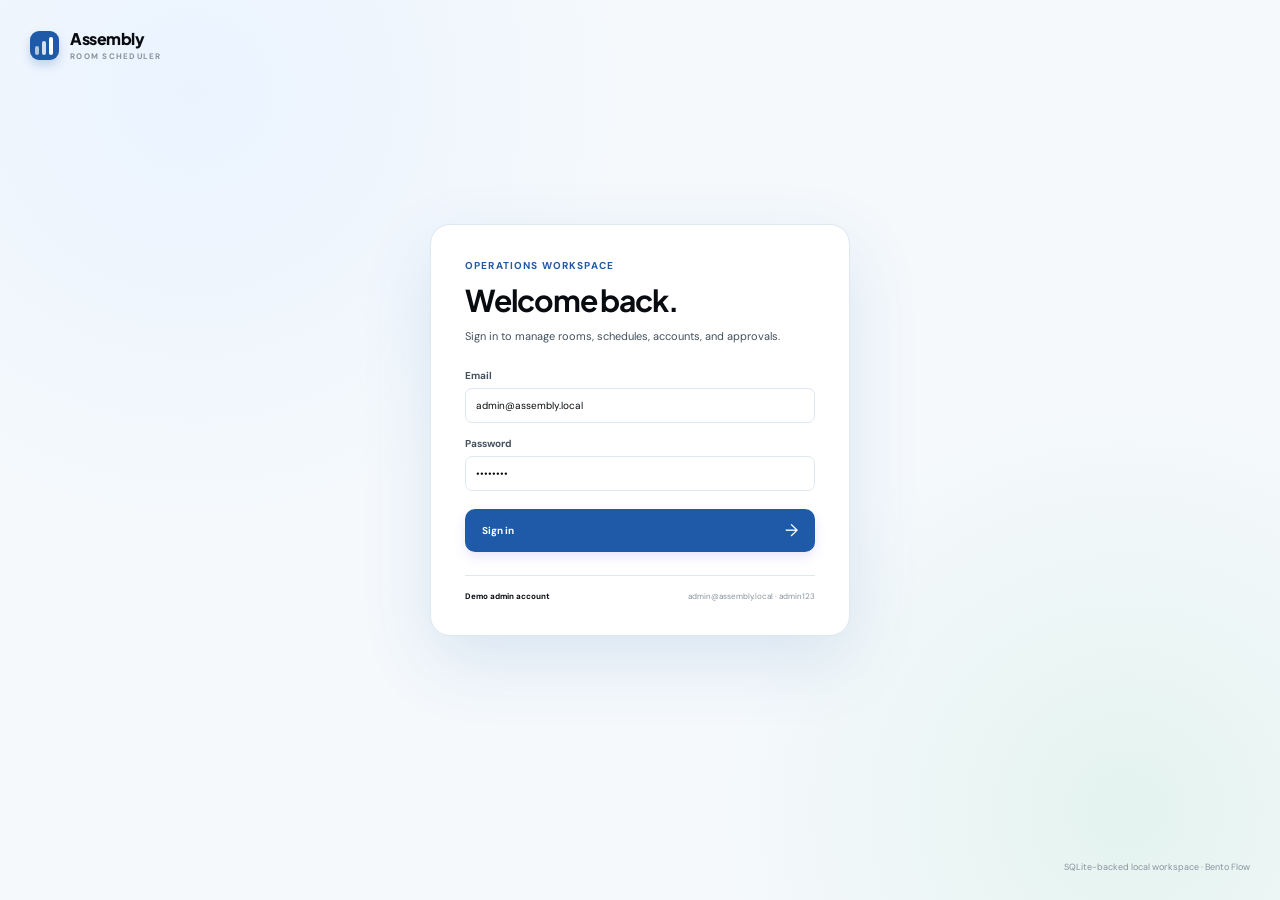
==== index.html @ b6db55e8 "Add SQLite room reservation administration" ====
<!doctype html>
<html lang="en">
  <head>
    <meta charset="UTF-8" />
    <meta name="viewport" content="width=device-width, initial-scale=1.0" />
    <meta name="theme-color" content="#f7f8fc" />
    <title>Assembly Room Scheduler</title>
    <link rel="preconnect" href="https://fonts.googleapis.com" />
    <link rel="preconnect" href="https://fonts.gstatic.com" crossorigin />
    <link href="https://fonts.googleapis.com/css2?family=DM+Sans:wght@400;500;600;700&family=Plus+Jakarta+Sans:wght@600;700;800&display=swap" rel="stylesheet" />
    <link rel="stylesheet" href="styles.css" />
  </head>
  <body>
    <section class="login-screen" id="login-screen">
      <div class="login-brand"><div class="brand-mark"><span></span><span></span><span></span></div><div><div class="brand-name">Assembly</div><div class="brand-subtitle">ROOM SCHEDULER</div></div></div>
      <div class="login-card">
        <p class="eyebrow">Operations workspace</p>
        <h1>Welcome back.</h1>
        <p class="login-copy">Sign in to manage rooms, schedules, accounts, and approvals.</p>
        <form id="login-form">
          <label class="form-field"><span class="form-label">Email</span><input class="form-control" id="login-email" type="email" value="admin@assembly.local" autocomplete="username" required /></label>
          <label class="form-field"><span class="form-label">Password</span><input class="form-control" id="login-password" type="password" value="admin123" autocomplete="current-password" required /></label>
          <div class="login-error hidden" id="login-error"></div>
          <button class="button login-submit" type="submit">Sign in <span>→</span></button>
        </form>
        <div class="login-hint"><strong>Demo admin account</strong><span>admin@assembly.local · admin123</span></div>
      </div>
      <p class="login-footer">SQLite-backed local workspace · Bento Flow</p>
    </section>

    <div class="app-shell app-hidden" id="app-shell">
      <aside class="sidebar" id="sidebar">
        <div class="brand">
          <div class="brand-mark"><span></span><span></span><span></span></div>
          <div>
            <div class="brand-name">Assembly</div>
            <div class="brand-subtitle">ROOM SCHEDULER</div>
          </div>
        </div>

        <div class="workspace-switcher">
          <div class="workspace-icon">M</div>
          <div class="workspace-copy"><span>Marisol workspace</span><strong>Operations HQ</strong></div>
          <span class="chevron">⌄</span>
        </div>

        <div class="nav-label">Workspace</div>
        <nav class="main-nav" aria-label="Main navigation">
          <button class="nav-item active" data-view="dashboard"><span class="nav-icon">⌂</span><span>Dashboard</span></button>
          <button class="nav-item" data-view="rooms"><span class="nav-icon">▦</span><span>Rooms</span><span class="nav-count" id="room-count">5</span></button>
          <button class="nav-item" data-view="reservations"><span class="nav-icon">▤</span><span>Reservations</span></button>
          <button class="nav-item" data-view="approvals"><span class="nav-icon">✓</span><span>Approvals</span><span class="nav-count accent" id="approval-count">1</span></button>
          <button class="nav-item" data-view="requests"><span class="nav-icon">＋</span><span>Request a room</span></button>
          <button class="nav-item" data-view="reports"><span class="nav-icon">▥</span><span>Daily report</span></button>
        </nav>

        <div class="nav-label nav-label-bottom">Manage</div>
        <nav class="main-nav" aria-label="Management navigation">
          <button class="nav-item" data-view="settings"><span class="nav-icon">⚙</span><span>Settings</span></button>
          <button class="nav-item admin-only" data-view="users"><span class="nav-icon">♙</span><span>Accounts</span></button>
          <button class="nav-item" data-view="calendar"><span class="nav-icon">▦</span><span>Calendar</span></button>
          <button class="nav-item" data-view="todo"><span class="nav-icon">☷</span><span>To-do list</span></button>
          <button class="nav-item" data-view="help"><span class="nav-icon">?</span><span>Help centre</span></button>
        </nav>

        <div class="sidebar-footer">
          <div class="support-card">
            <div class="support-icon">✦</div>
            <div><strong>Need a hand?</strong><span>Visit the help centre</span></div>
            <span class="support-arrow">↗</span>
          </div>
          <div class="user-card">
            <div class="avatar avatar-purple">MS</div>
            <div class="user-copy"><strong>Marisol Santos</strong><span>Administrator</span></div>
            <button class="more-button" id="logout-button" data-action="logout" aria-label="Sign out">•••</button>
          </div>
        </div>
      </aside>

      <main class="main-content">
        <header class="topbar">
          <button class="mobile-menu" id="mobile-menu" aria-label="Open navigation">☰</button>
          <div class="breadcrumbs"><span>Workspace</span><span class="breadcrumb-divider">/</span><strong id="breadcrumb-title">Dashboard</strong></div>
          <div class="topbar-actions">
            <div class="date-chip"><span class="calendar-icon">▣</span><span id="topbar-date">Tuesday, 25 August 2026</span></div>
            <button class="icon-button" id="notifications-button" aria-label="Notifications"><span class="bell-icon">♢</span><i></i></button>
            <div class="topbar-avatar avatar avatar-purple" id="topbar-avatar">MS</div>
          </div>
        </header>

        <div class="page-content" id="page-content">
          <!-- Views are rendered here by app.js -->
        </div>
      </main>
    </div>

    <div class="modal-backdrop hidden" id="modal-backdrop">
      <div class="modal" id="modal" role="dialog" aria-modal="true" aria-labelledby="modal-title"></div>
    </div>

    <div class="toast-stack" id="toast-stack" aria-live="polite"></div>
    <script src="app.js"></script>
  </body>
</html>
---- styles.css ----
:root {
  --ink: #080b10;
  --ink-soft: #44515d;
  --muted: #87939d;
  --line: #dfe7ef;
  --panel: #ffffff;
  --page: #f5f9fc;
  --sidebar: #ffffff;
  --purple: #1e5aa8;
  --purple-deep: #16477f;
  --purple-pale: #eaf3ff;
  --green: #0f5c4e;
  --green-pale: #e4f3ef;
  --orange: #1e5aa8;
  --orange-pale: #eaf3ff;
  --red: #111820;
  --red-pale: #edf0f3;
  --yellow: #0f5c4e;
  --yellow-pale: #e4f3ef;
  --shadow: 0 18px 50px rgba(30, 90, 168, 0.10);
  font-family: "Manrope", "DM Sans", sans-serif;
  color: var(--ink);
  background: var(--page);
}

* { box-sizing: border-box; }
body { margin: 0; min-width: 320px; background: var(--page); }
button, input, select, textarea { font: inherit; }
button { cursor: pointer; }
.app-shell { display: flex; min-height: 100vh; }

.sidebar { width: 252px; min-height: 100vh; display: flex; flex-direction: column; padding: 25px 16px 17px; background: var(--sidebar); border-right: 1px solid #eef0f6; flex-shrink: 0; }
.brand { display: flex; align-items: center; gap: 11px; padding: 0 11px 28px; }
.brand-mark { width: 29px; height: 29px; display: flex; align-items: flex-end; gap: 3px; padding: 5px; border-radius: 9px; background: var(--purple); box-shadow: 0 5px 10px rgba(117,101,232,.2); }
.brand-mark span { display: block; width: 4px; border-radius: 4px; background: #fff; }
.brand-mark span:nth-child(1) { height: 9px; opacity: .65; }
.brand-mark span:nth-child(2) { height: 14px; opacity: .82; }
.brand-mark span:nth-child(3) { height: 18px; }
.brand-name { font-family: "Plus Jakarta Sans", sans-serif; font-size: 16px; font-weight: 800; letter-spacing: -.45px; line-height: 1.1; }
.brand-subtitle { margin-top: 3px; color: var(--muted); font-size: 8px; font-weight: 700; letter-spacing: 1.25px; }
.workspace-switcher { display: flex; align-items: center; gap: 9px; margin: 0 1px 26px; padding: 10px 10px; border: 1px solid var(--line); border-radius: 10px; background: #fff; }
.workspace-icon { width: 27px; height: 27px; display: grid; place-items: center; border-radius: 7px; color: var(--purple-deep); background: var(--purple-pale); font-weight: 700; font-size: 12px; }
.workspace-copy { min-width: 0; flex: 1; display: flex; flex-direction: column; gap: 2px; }
.workspace-copy span { color: var(--muted); font-size: 9px; }
.workspace-copy strong { font-size: 11px; font-weight: 700; white-space: nowrap; }
.chevron { color: var(--muted); font-size: 17px; line-height: 1; }
.nav-label { padding: 0 12px 10px; color: #b0b2c0; font-size: 9px; font-weight: 700; letter-spacing: 1.1px; text-transform: uppercase; }
.nav-label-bottom { margin-top: 29px; }
.main-nav { display: flex; flex-direction: column; gap: 4px; }
.nav-item { display: flex; align-items: center; gap: 12px; width: 100%; padding: 10px 12px; border: 0; border-radius: 8px; color: #74798e; background: transparent; font-size: 12px; font-weight: 600; text-align: left; transition: .18s ease; }
.nav-item:hover { color: var(--ink); background: #f2f2fa; }
.nav-item.active { color: var(--purple-deep); background: var(--purple-pale); }
.nav-icon { width: 17px; color: #a3a6b8; font-size: 16px; font-weight: 400; text-align: center; }
.nav-item.active .nav-icon { color: var(--purple); }
.nav-count { margin-left: auto; min-width: 19px; padding: 2px 6px; border-radius: 8px; color: #888ca1; background: #f0f1f6; font-size: 9px; text-align: center; }
.nav-count.accent { color: var(--purple-deep); background: #dedaff; }
.sidebar-footer { margin-top: auto; }
.support-card { display: flex; align-items: center; gap: 9px; margin: 0 1px 17px; padding: 12px 10px; border: 1px solid #e8e5ff; border-radius: 10px; background: #f5f3ff; }
.support-icon { width: 23px; height: 23px; display: grid; place-items: center; border-radius: 7px; color: var(--purple); background: #e7e3ff; font-size: 12px; }
.support-card strong, .support-card span { display: block; }
.support-card strong { font-size: 10px; }
.support-card span { margin-top: 2px; color: var(--muted); font-size: 9px; }
.support-arrow { margin-left: auto; color: var(--purple); font-size: 13px; }
.user-card { display: flex; align-items: center; gap: 9px; padding: 10px 5px 2px; border-top: 1px solid var(--line); }
.avatar { width: 30px; height: 30px; display: grid; place-items: center; border-radius: 9px; font-size: 9px; font-weight: 700; letter-spacing: .2px; }
.avatar-purple { color: #584bbd; background: #e5e1ff; }
.user-copy { min-width: 0; flex: 1; }
.user-copy strong, .user-copy span { display: block; overflow: hidden; text-overflow: ellipsis; white-space: nowrap; }
.user-copy strong { font-size: 10px; }
.user-copy span { margin-top: 2px; color: var(--muted); font-size: 9px; }
.more-button { padding: 5px; border: 0; color: var(--muted); background: transparent; font-size: 12px; }

.main-content { min-width: 0; flex: 1; }
.topbar { height: 76px; display: flex; align-items: center; justify-content: space-between; padding: 0 44px; border-bottom: 1px solid #eceef4; background: rgba(251,251,254,.75); }
.breadcrumbs { display: flex; align-items: center; gap: 11px; color: var(--muted); font-size: 11px; }
.breadcrumbs strong { color: var(--ink); font-weight: 600; }
.breadcrumb-divider { color: #c7c9d3; }
.topbar-actions { display: flex; align-items: center; gap: 19px; }
.date-chip { display: flex; align-items: center; gap: 8px; color: var(--ink-soft); font-size: 10px; }
.calendar-icon { color: var(--purple); font-size: 13px; }
.icon-button { position: relative; width: 28px; height: 28px; padding: 0; border: 0; color: #777c92; background: transparent; font-size: 19px; }
.icon-button i { position: absolute; top: 4px; right: 3px; width: 5px; height: 5px; border-radius: 50%; border: 1px solid #fff; background: var(--red); }
.topbar-avatar { width: 29px; height: 29px; border-radius: 50%; }
.mobile-menu { display: none; border: 0; color: var(--ink); background: transparent; font-size: 20px; }

.page-content { max-width: 1400px; margin: 0 auto; padding: 39px 44px 60px; }
.page-heading { display: flex; align-items: flex-start; justify-content: space-between; gap: 24px; margin-bottom: 30px; }
.eyebrow { margin: 0 0 9px; color: var(--purple); font-size: 10px; font-weight: 700; letter-spacing: 1.15px; text-transform: uppercase; }
.page-heading h1 { margin: 0; font-family: "Plus Jakarta Sans", sans-serif; font-size: clamp(24px, 3vw, 31px); letter-spacing: -1.2px; line-height: 1.15; }
.page-heading p { margin: 9px 0 0; color: var(--ink-soft); font-size: 12px; }
.heading-actions { display: flex; align-items: center; gap: 9px; flex-shrink: 0; }
.button { display: inline-flex; align-items: center; justify-content: center; gap: 7px; min-height: 35px; padding: 0 14px; border: 1px solid transparent; border-radius: 7px; color: #fff; background: var(--purple); box-shadow: 0 5px 12px rgba(117,101,232,.16); font-size: 10px; font-weight: 700; transition: .18s ease; }
.button:hover { background: var(--purple-deep); transform: translateY(-1px); }
.button.secondary { color: var(--ink-soft); border-color: var(--line); background: #fff; box-shadow: none; }
.button.secondary:hover { color: var(--ink); background: #f8f8fc; transform: none; }
.button.ghost { color: var(--purple-deep); background: var(--purple-pale); box-shadow: none; }
.button.danger { color: var(--red); background: var(--red-pale); box-shadow: none; }
.button.success { color: var(--green); background: var(--green-pale); box-shadow: none; }
.button.small { min-height: 29px; padding: 0 10px; font-size: 9px; }
.button .plus { font-size: 16px; font-weight: 400; line-height: 0; }

.metrics-grid { display: grid; grid-template-columns: repeat(4, 1fr); gap: 14px; margin-bottom: 20px; }
.metric-card { position: relative; overflow: hidden; min-height: 128px; padding: 20px; border: 1px solid var(--line); border-radius: 10px; background: var(--panel); }
.metric-card::after { position: absolute; right: -30px; bottom: -49px; width: 118px; height: 118px; border-radius: 50%; border: 19px solid #eaf3ff; content: ""; }
.metric-top { display: flex; align-items: center; justify-content: space-between; }
.metric-label { color: var(--ink-soft); font-size: 10px; font-weight: 600; }
.metric-icon { width: 28px; height: 28px; display: grid; place-items: center; border-radius: 8px; font-size: 14px; }
.metric-icon.purple { color: var(--purple); background: var(--purple-pale); }
.metric-icon.orange { color: var(--orange); background: var(--orange-pale); }
.metric-icon.green { color: var(--green); background: var(--green-pale); }
.metric-icon.red { color: var(--red); background: var(--red-pale); }
.metric-value { margin-top: 17px; font-family: "Plus Jakarta Sans", sans-serif; font-size: 26px; letter-spacing: -1px; }
.metric-note { position: relative; z-index: 1; display: flex; align-items: center; gap: 5px; margin-top: 5px; color: var(--muted); font-size: 9px; }
.trend-up { color: var(--green); font-weight: 700; }
.trend-down { color: var(--red); font-weight: 700; }

.content-grid { display: grid; grid-template-columns: minmax(0, 1.55fr) minmax(280px, .85fr); gap: 20px; }
.panel { border: 1px solid var(--line); border-radius: 10px; background: var(--panel); }
.panel-header { display: flex; align-items: center; justify-content: space-between; gap: 16px; padding: 18px 20px; border-bottom: 1px solid #f0f0f5; }
.panel-title { margin: 0; font-family: "Plus Jakarta Sans", sans-serif; font-size: 13px; letter-spacing: -.3px; }
.panel-subtitle { margin: 5px 0 0; color: var(--muted); font-size: 9px; }
.panel-link { padding: 0; border: 0; color: var(--purple); background: transparent; font-size: 10px; font-weight: 700; }
.panel-link:hover { color: var(--purple-deep); }
.table-wrap { overflow-x: auto; }
table { width: 100%; border-collapse: collapse; }
th { padding: 12px 20px; color: #aaacb9; font-size: 9px; font-weight: 700; letter-spacing: .65px; text-align: left; text-transform: uppercase; white-space: nowrap; }
td { padding: 14px 20px; border-top: 1px solid #f1f1f5; color: var(--ink-soft); font-size: 10px; white-space: nowrap; }
td strong { color: var(--ink); font-weight: 600; }
.room-cell { display: flex; align-items: center; gap: 9px; }
.room-dot { width: 8px; height: 8px; border-radius: 50%; background: var(--purple); box-shadow: 0 0 0 4px var(--purple-pale); }
.room-dot.green { background: var(--green); box-shadow: 0 0 0 4px var(--green-pale); }
.room-dot.orange { background: var(--orange); box-shadow: 0 0 0 4px var(--orange-pale); }
.room-dot.red { background: var(--red); box-shadow: 0 0 0 4px var(--red-pale); }
.status-badge { display: inline-flex; align-items: center; gap: 5px; padding: 5px 8px; border-radius: 5px; font-size: 9px; font-weight: 700; }
.status-badge::before { width: 5px; height: 5px; border-radius: 50%; background: currentColor; content: ""; }
.status-badge.approved, .status-badge.available { color: var(--green); background: var(--green-pale); }
.status-badge.pending, .status-badge.reserved { color: var(--yellow); background: var(--yellow-pale); }
.status-badge.rejected, .status-badge.cancelled, .status-badge.disabled { color: var(--red); background: var(--red-pale); }
.status-badge.occupied { color: var(--purple); background: var(--purple-pale); }
.status-badge.maintenance { color: var(--orange); background: var(--orange-pale); }
.status-badge.completed { color: #667085; background: #f0f1f5; }
.empty-state { padding: 34px 20px; color: var(--muted); font-size: 11px; text-align: center; }
.empty-state strong { display: block; margin-bottom: 5px; color: var(--ink); font-size: 12px; }

.occupancy-panel { overflow: hidden; }
.occupancy-body { padding: 20px; }
.occupancy-score { display: flex; align-items: center; justify-content: space-between; margin-bottom: 21px; }
.occupancy-score strong { font-family: "Plus Jakarta Sans", sans-serif; font-size: 30px; letter-spacing: -1px; }
.occupancy-score span { color: var(--muted); font-size: 10px; }
.progress { height: 7px; overflow: hidden; border-radius: 10px; background: #f0eff9; }
.progress span { display: block; height: 100%; border-radius: 10px; background: var(--purple); }
.occupancy-note { margin-top: 8px; color: var(--muted); font-size: 9px; }
.room-status-list { display: flex; flex-direction: column; gap: 16px; margin-top: 24px; }
.room-status-row { display: flex; align-items: center; gap: 9px; }
.room-status-row .room-status-info { min-width: 0; flex: 1; }
.room-status-info strong, .room-status-info span { display: block; overflow: hidden; text-overflow: ellipsis; white-space: nowrap; }
.room-status-info strong { font-size: 10px; font-weight: 600; }
.room-status-info span { margin-top: 3px; color: var(--muted); font-size: 9px; }
.room-status-row > span:last-child { color: var(--ink-soft); font-size: 9px; font-weight: 700; }

.subnav { display: flex; align-items: center; gap: 4px; margin-bottom: 20px; padding: 4px; width: max-content; max-width: 100%; border: 1px solid var(--line); border-radius: 8px; background: #fff; }
.subnav button { padding: 8px 13px; border: 0; border-radius: 5px; color: var(--muted); background: transparent; font-size: 10px; font-weight: 700; }
.subnav button.active { color: var(--purple-deep); background: var(--purple-pale); }
.toolbar { display: flex; align-items: center; justify-content: space-between; gap: 15px; margin-bottom: 17px; }
.search-box { position: relative; width: 245px; max-width: 100%; }
.search-box span { position: absolute; top: 9px; left: 11px; color: var(--muted); font-size: 13px; }
.search-box input { width: 100%; height: 34px; padding: 0 11px 0 31px; border: 1px solid var(--line); border-radius: 7px; outline: none; color: var(--ink); background: #fff; font-size: 10px; }
.search-box input:focus, .form-control:focus { border-color: var(--purple); box-shadow: 0 0 0 3px var(--purple-pale); }
.toolbar-actions { display: flex; align-items: center; gap: 8px; }
.select-control { height: 34px; padding: 0 10px; border: 1px solid var(--line); border-radius: 7px; color: var(--ink-soft); background: #fff; outline: none; font-size: 10px; }

.view-panel { overflow: hidden; }
.table-action { padding: 5px 6px; border: 0; color: var(--purple); background: transparent; font-size: 10px; font-weight: 700; }
.table-action:hover { color: var(--purple-deep); }
.table-action.danger { color: var(--red); }
.action-group { display: inline-flex; align-items: center; gap: 6px; }
.room-type { display: block; margin-top: 3px; color: var(--muted); font-size: 9px; }
.equipment-list { color: var(--ink-soft); font-size: 9px; }
.capacity-pill { display: inline-flex; align-items: center; gap: 4px; padding: 4px 7px; border-radius: 5px; color: var(--ink-soft); background: #f4f5f8; font-size: 9px; }
.card-grid { display: grid; grid-template-columns: repeat(3, 1fr); gap: 14px; }
.room-card { padding: 17px; border: 1px solid var(--line); border-radius: 10px; background: #fff; }
.room-card-top { display: flex; align-items: flex-start; justify-content: space-between; gap: 9px; }
.room-card h3 { margin: 0; font-family: "Plus Jakarta Sans", sans-serif; font-size: 13px; letter-spacing: -.25px; }
.room-card .room-type { margin-top: 6px; }
.room-card-location { margin-top: 17px; color: var(--ink-soft); font-size: 10px; }
.room-card-meta { display: flex; align-items: center; gap: 7px; margin-top: 11px; padding-top: 11px; border-top: 1px solid #f2f2f6; color: var(--muted); font-size: 9px; }
.room-card-equipment { margin-top: 13px; min-height: 27px; color: var(--ink-soft); font-size: 9px; line-height: 1.5; }
.room-card-actions { display: flex; gap: 7px; margin-top: 15px; }
.room-card-actions .button { flex: 1; }

.report-layout { display: grid; grid-template-columns: minmax(0, 1.3fr) minmax(290px, .7fr); gap: 20px; align-items: start; }
.report-config { padding: 20px; }
.form-grid { display: grid; grid-template-columns: repeat(2, 1fr); gap: 14px; }
.form-field { display: flex; flex-direction: column; gap: 6px; }
.form-field.full { grid-column: 1 / -1; }
.form-label { color: var(--ink-soft); font-size: 10px; font-weight: 700; }
.form-control { width: 100%; min-height: 35px; padding: 8px 10px; border: 1px solid var(--line); border-radius: 7px; outline: none; color: var(--ink); background: #fff; font-size: 10px; }
textarea.form-control { min-height: 73px; resize: vertical; }
.checkbox-field { display: flex; align-items: center; gap: 8px; margin-top: 14px; color: var(--ink-soft); font-size: 10px; }
.checkbox-field input { accent-color: var(--purple); }
.report-actions { display: flex; flex-wrap: wrap; gap: 8px; margin-top: 20px; }
.report-paper { padding: 32px 35px; min-height: 515px; border: 1px solid #e9e5dc; border-radius: 4px; background: #fffefb; box-shadow: 0 8px 22px rgba(53,44,26,.04); }
.report-paper .report-greeting { margin: 0 0 31px; font-size: 11px; }
.report-paper h2 { margin: 0; font-family: "Plus Jakarta Sans", sans-serif; font-size: 16px; letter-spacing: -.35px; }
.report-paper .report-date { margin: 5px 0 27px; color: var(--ink-soft); font-size: 10px; }
.report-room-block { margin-bottom: 23px; }
.report-room-block h3 { margin: 0 0 9px; color: var(--ink); font-size: 11px; font-weight: 800; }
.report-line { margin: 5px 0; color: var(--ink-soft); font-size: 10px; line-height: 1.4; }
.report-empty { padding: 26px 0; color: var(--muted); font-size: 10px; }
.report-paper-footer { margin-top: 30px; padding-top: 14px; border-top: 1px solid #ede9df; color: var(--muted); font-size: 9px; }

.approval-summary { display: grid; grid-template-columns: repeat(3, 1fr); gap: 14px; margin-bottom: 20px; }
.mini-stat { padding: 15px 17px; border: 1px solid var(--line); border-radius: 9px; background: #fff; }
.mini-stat span { color: var(--muted); font-size: 9px; }
.mini-stat strong { display: block; margin-top: 9px; font-family: "Plus Jakarta Sans", sans-serif; font-size: 20px; }
.mini-stat.warning strong { color: var(--yellow); }
.mini-stat.success strong { color: var(--green); }
.mini-stat.muted strong { color: var(--ink-soft); }
.approval-cell { display: flex; align-items: center; gap: 9px; }
.requester-avatar { width: 25px; height: 25px; display: grid; place-items: center; border-radius: 7px; color: var(--purple-deep); background: var(--purple-pale); font-size: 8px; font-weight: 700; }
.approval-request strong, .approval-request span { display: block; }
.approval-request strong { font-size: 10px; }
.approval-request span { margin-top: 3px; color: var(--muted); font-size: 9px; }

.settings-layout { display: grid; grid-template-columns: 180px minmax(0, 1fr); gap: 20px; align-items: start; }
.settings-nav { display: flex; flex-direction: column; gap: 3px; }
.settings-nav button { padding: 10px 12px; border: 0; border-radius: 7px; color: var(--muted); background: transparent; font-size: 10px; font-weight: 600; text-align: left; }
.settings-nav button.active { color: var(--purple-deep); background: var(--purple-pale); }
.settings-card { padding: 22px; }
.settings-card + .settings-card { margin-top: 14px; }
.settings-card h2 { margin: 0; font-family: "Plus Jakarta Sans", sans-serif; font-size: 13px; }
.settings-card p { margin: 6px 0 20px; color: var(--muted); font-size: 10px; }
.settings-save { display: flex; justify-content: flex-end; margin-top: 20px; }
.toggle-row { display: flex; align-items: center; justify-content: space-between; gap: 15px; padding: 12px 0; border-top: 1px solid #f0f0f5; }
.toggle-copy strong, .toggle-copy span { display: block; }
.toggle-copy strong { font-size: 10px; }
.toggle-copy span { margin-top: 4px; color: var(--muted); font-size: 9px; }
.toggle { position: relative; width: 34px; height: 19px; border: 0; border-radius: 20px; background: #dfe1e9; }
.toggle::after { position: absolute; top: 3px; left: 3px; width: 13px; height: 13px; border-radius: 50%; background: #fff; content: ""; transition: .18s ease; }
.toggle.on { background: var(--purple); }
.toggle.on::after { left: 18px; }
.help-panel { display: grid; grid-template-columns: 1.2fr .8fr; gap: 20px; padding: 23px; border: 1px solid #e8e5ff; border-radius: 10px; background: linear-gradient(135deg, #f7f4ff, #fff); }
.help-panel h2 { margin: 0 0 10px; font-family: "Plus Jakarta Sans", sans-serif; font-size: 18px; }
.help-panel p { max-width: 520px; margin: 0; color: var(--ink-soft); font-size: 11px; line-height: 1.65; }
.help-steps { display: grid; grid-template-columns: repeat(3, 1fr); gap: 12px; margin-top: 24px; }
.help-step { padding: 16px; border: 1px solid var(--line); border-radius: 9px; background: #fff; }
.help-step-number { color: var(--purple); font-family: "Plus Jakarta Sans", sans-serif; font-size: 19px; }
.help-step strong { display: block; margin-top: 10px; font-size: 10px; }
.help-step span { display: block; margin-top: 5px; color: var(--muted); font-size: 9px; line-height: 1.5; }
.help-art { display: grid; place-items: center; min-height: 160px; border-radius: 10px; background: rgba(117,101,232,.08); }
.help-art-icon { width: 68px; height: 68px; display: grid; place-items: center; border: 8px solid #dcd6ff; border-radius: 22px; color: var(--purple); background: #f7f4ff; font-size: 29px; }

.modal-backdrop { position: fixed; z-index: 20; inset: 0; display: grid; place-items: center; padding: 18px; background: rgba(28, 29, 49, .34); backdrop-filter: blur(3px); }
.modal-backdrop.hidden { display: none; }
.modal { width: min(100%, 610px); max-height: min(750px, calc(100vh - 36px)); overflow: auto; border-radius: 12px; background: #fff; box-shadow: 0 26px 70px rgba(25,23,52,.25); }
.modal-header { display: flex; align-items: flex-start; justify-content: space-between; gap: 15px; padding: 22px 23px 17px; border-bottom: 1px solid var(--line); }
.modal-header h2 { margin: 0; font-family: "Plus Jakarta Sans", sans-serif; font-size: 16px; letter-spacing: -.4px; }
.modal-header p { margin: 6px 0 0; color: var(--muted); font-size: 10px; }
.modal-close { padding: 3px 5px; border: 0; color: var(--muted); background: transparent; font-size: 20px; line-height: 1; }
.modal-body { padding: 20px 23px; }
.modal-footer { display: flex; justify-content: flex-end; gap: 8px; padding: 16px 23px; border-top: 1px solid var(--line); background: #fbfbfd; }
.conflict-alert { display: flex; gap: 9px; margin-bottom: 16px; padding: 11px 12px; border-radius: 7px; color: var(--red); background: var(--red-pale); font-size: 10px; line-height: 1.45; }
.conflict-alert strong { display: block; margin-bottom: 3px; }
.modal-notice { display: flex; gap: 8px; margin-top: 14px; padding: 10px; border-radius: 7px; color: var(--ink-soft); background: #f5f6fa; font-size: 9px; line-height: 1.45; }
.required { color: var(--red); }
.confirm-copy { padding: 22px 0 7px; color: var(--ink-soft); font-size: 11px; line-height: 1.6; }
.confirm-copy strong { color: var(--ink); }

.toast-stack { position: fixed; z-index: 40; right: 24px; bottom: 24px; display: flex; flex-direction: column; gap: 9px; width: min(330px, calc(100vw - 40px)); }
.toast { display: flex; align-items: flex-start; gap: 10px; padding: 13px 14px; border: 1px solid var(--line); border-radius: 9px; background: #fff; box-shadow: var(--shadow); animation: toast-in .22s ease; }
.toast.success { border-left: 3px solid var(--green); }
.toast.error { border-left: 3px solid var(--red); }
.toast.info { border-left: 3px solid var(--purple); }
.toast-icon { font-size: 14px; }
.toast-copy strong { display: block; font-size: 10px; }
.toast-copy span { display: block; margin-top: 3px; color: var(--muted); font-size: 9px; line-height: 1.4; }
@keyframes toast-in { from { opacity: 0; transform: translateY(8px); } to { opacity: 1; transform: translateY(0); } }

@media (max-width: 1120px) {
  .sidebar { width: 215px; }
  .topbar, .page-content { padding-left: 28px; padding-right: 28px; }
  .metrics-grid { grid-template-columns: repeat(2, 1fr); }
  .card-grid { grid-template-columns: repeat(2, 1fr); }
}
@media (max-width: 820px) {
  .sidebar { position: fixed; z-index: 15; top: 0; bottom: 0; left: 0; width: 250px; transform: translateX(-100%); transition: transform .22s ease; box-shadow: 20px 0 40px rgba(23,24,49,.12); }
  .sidebar.open { transform: translateX(0); }
  .main-content { width: 100%; }
  .mobile-menu { display: block; }
  .topbar { height: 65px; padding: 0 20px; }
  .breadcrumbs { display: none; }
  .topbar-actions { gap: 11px; }
  .date-chip { display: none; }
  .page-content { padding: 27px 20px 45px; }
  .content-grid, .report-layout, .settings-layout, .help-panel { grid-template-columns: 1fr; }
  .settings-nav { flex-direction: row; overflow: auto; }
  .settings-nav button { white-space: nowrap; }
}
@media (max-width: 570px) {
  .page-heading { display: block; }
  .heading-actions { margin-top: 18px; }
  .metrics-grid, .card-grid, .approval-summary, .form-grid { grid-template-columns: 1fr; }
  .form-field.full { grid-column: auto; }
  .toolbar { display: block; }
  .toolbar-actions { margin-top: 10px; }
  .subnav { width: 100%; overflow: auto; }
  .report-paper { padding: 24px 20px; }
  .help-steps { grid-template-columns: 1fr; }
  .report-actions .button { flex: 1; }
  .panel-header { align-items: flex-start; }
}

/* Bento Flow palette: #1e5aa8 blue, #0f5c4e teal, black and white text. */
.brand-mark { box-shadow: 0 5px 10px rgba(30,90,168,.22); }
.support-card { border-color: #d7e7f8; background: #f2f7fd; }
.support-icon { color: var(--purple); background: #dcecff; }
.avatar-purple { color: #0f5c4e; background: #dff1ed; }
.quick-actions { display: grid; grid-template-columns: repeat(3, 1fr); gap: 12px; margin: 0 0 20px; }
.quick-action-card { display: flex; align-items: center; gap: 10px; min-width: 0; padding: 13px 14px; border: 1px solid var(--line); border-radius: 14px; color: var(--ink); background: #fff; text-align: left; transition: .18s ease; }
.quick-action-card:hover { border-color: #b7d2ef; box-shadow: 0 8px 20px rgba(30,90,168,.08); transform: translateY(-1px); }
.quick-action-card > span:nth-child(2) { min-width: 0; flex: 1; }
.quick-action-card strong, .quick-action-card small { display: block; overflow: hidden; text-overflow: ellipsis; white-space: nowrap; }
.quick-action-card strong { font-size: 10px; }
.quick-action-card small { margin-top: 4px; color: var(--muted); font-size: 8px; }
.quick-action-card > b { color: var(--purple); font-size: 15px; }
.quick-action-icon { width: 29px; height: 29px; display: grid; place-items: center; border-radius: 9px; font-size: 15px; font-weight: 700; }
.quick-action-icon.purple { color: #1e5aa8; background: #eaf3ff; }
.quick-action-icon.green { color: #0f5c4e; background: #e4f3ef; }
.quick-action-icon.orange { color: #1e5aa8; background: #eaf3ff; }
.request-layout { display: grid; grid-template-columns: minmax(0, 1.35fr) minmax(280px, .65fr); gap: 20px; align-items: start; }
.request-filters { display: grid; grid-template-columns: 1fr 1fr; gap: 14px; padding: 20px; border-bottom: 1px solid var(--line); }
.availability-section { padding: 20px; }
.availability-header { display: flex; align-items: flex-start; justify-content: space-between; gap: 15px; margin-bottom: 16px; }
.availability-header h3 { margin: 0; font-family: "Plus Jakarta Sans", sans-serif; font-size: 14px; }
.availability-header p { margin: 6px 0 0; color: var(--muted); font-size: 9px; }
.availability-grid { display: grid; grid-template-columns: repeat(2, 1fr); gap: 9px; }
.slot-card { display: flex; align-items: center; justify-content: space-between; gap: 9px; padding: 12px; border: 1px solid #d4e4f6; border-radius: 10px; color: var(--purple); background: #f7fbff; text-align: left; transition: .18s ease; }
.slot-card:hover { border-color: var(--purple); background: var(--purple-pale); transform: translateY(-1px); }
.slot-card span { font-size: 10px; font-weight: 800; }
.slot-card small { color: var(--muted); font-size: 8px; }
.booking-list { padding: 10px 20px 18px; }
.booking-list-row { display: flex; align-items: center; gap: 9px; padding: 13px 0; border-bottom: 1px solid #f0f2f5; }
.booking-list-row:last-child { border-bottom: 0; }
.booking-time { min-width: 79px; color: var(--purple); font-size: 9px; font-weight: 800; }
.booking-list-row > div { min-width: 0; flex: 1; }
.booking-list-row strong, .booking-list-row small { display: block; overflow: hidden; text-overflow: ellipsis; white-space: nowrap; }
.booking-list-row strong { color: var(--ink); font-size: 10px; }
.booking-list-row small { margin-top: 3px; color: var(--muted); font-size: 8px; }
.assignment-badge { display: inline-flex; padding: 4px 7px; border-radius: 5px; color: var(--green); background: var(--green-pale); font-size: 8px; font-weight: 800; }
.assignment-badge.unassigned { color: #111820; background: #edf0f3; }
.admin-actions { display: flex; flex-wrap: wrap; gap: 8px; margin-top: 19px; padding-top: 16px; border-top: 1px solid var(--line); }
.todo-summary { display: flex; align-items: center; gap: 15px; margin-bottom: 18px; padding: 14px 17px; border: 1px solid #d4e4f6; border-radius: 12px; background: #f7fbff; }
.todo-summary > div:first-child { min-width: 118px; }
.todo-summary strong, .todo-summary span { display: block; }
.todo-summary strong { color: var(--purple); font-family: "Plus Jakarta Sans", sans-serif; font-size: 22px; }
.todo-summary div:first-child span { margin-top: 3px; color: var(--muted); font-size: 8px; }
.todo-summary > span:last-child { color: var(--muted); font-size: 9px; white-space: nowrap; }
.todo-progress { height: 7px; flex: 1; overflow: hidden; border-radius: 9px; background: #dbe9f8; }
.todo-progress span { display: block; height: 100%; border-radius: 9px; background: linear-gradient(90deg, var(--purple), var(--green)); }
.todo-list { padding: 5px 20px 15px; }
.todo-row { display: flex; align-items: center; gap: 11px; padding: 13px 0; border-bottom: 1px solid #f0f2f5; }
.todo-row:last-child { border-bottom: 0; }
.todo-check { width: 22px; height: 22px; display: grid; place-items: center; border-radius: 7px; font-size: 11px; font-weight: 800; }
.todo-check.done { color: #fff; background: var(--green); }
.todo-check.next { color: var(--purple); background: var(--purple-pale); }
.todo-row > div { min-width: 0; flex: 1; }
.todo-row strong, .todo-row small { display: block; }
.todo-row strong { font-size: 10px; }
.todo-row small { margin-top: 4px; color: var(--muted); font-size: 9px; line-height: 1.4; }
.todo-status { padding: 5px 7px; border-radius: 5px; font-size: 8px; font-weight: 800; white-space: nowrap; }
.todo-status.done { color: var(--green); background: var(--green-pale); }
.todo-status.next { color: var(--purple); background: var(--purple-pale); }
.button.danger { color: #111820; background: #edf0f3; }
.button.danger:hover { color: #fff; background: #111820; }
.csv-export-block { display: flex; align-items: center; justify-content: space-between; gap: 12px; margin-top: 18px; padding-top: 15px; border-top: 1px solid var(--line); }
.csv-export-block > span { color: var(--muted); font-size: 9px; font-weight: 700; }
.csv-export-block > div { display: flex; flex-wrap: wrap; gap: 6px; }
.schedule-table-panel { margin-top: 20px; }
.assignment-panel { display: flex; align-items: center; justify-content: space-between; gap: 15px; padding-top: 16px; border-top: 1px solid var(--line); }
.assignment-panel > span { color: var(--muted); font-size: 9px; font-weight: 700; }
.assignment-panel small { display: block; margin-top: 5px; color: var(--muted); font-size: 8px; }

@media (max-width: 760px) {
  .quick-actions, .request-layout { grid-template-columns: 1fr; }
  .request-filters { grid-template-columns: 1fr; }
  .todo-summary { align-items: flex-start; flex-wrap: wrap; }
  .todo-progress { flex-basis: 100%; order: 3; }
}

.app-hidden { display: none !important; }
.hidden { display: none !important; }
.login-screen { min-height: 100vh; display: grid; place-items: center; position: relative; padding: 30px 18px 70px; background: radial-gradient(circle at 15% 10%, #eaf3ff 0, transparent 32%), radial-gradient(circle at 88% 90%, #e4f3ef 0, transparent 29%), #f5f9fc; }
.login-brand { position: absolute; top: 30px; left: 30px; display: flex; align-items: center; gap: 11px; }
.login-card { width: min(100%, 420px); padding: 34px; border: 1px solid #dfe7ef; border-radius: 20px; background: #fff; box-shadow: 0 25px 70px rgba(30,90,168,.13); }
.login-card h1 { margin: 0; color: #080b10; font-family: "Plus Jakarta Sans", sans-serif; font-size: 30px; letter-spacing: -1.2px; }
.login-copy { margin: 9px 0 23px; color: var(--ink-soft); font-size: 11px; line-height: 1.55; }
.login-card .form-field + .form-field { margin-top: 14px; }
.login-submit { width: 100%; margin-top: 18px; min-height: 43px; justify-content: space-between; padding: 0 16px; border-radius: 10px; }
.login-submit span { font-size: 17px; font-weight: 400; }
.login-error { margin-top: 13px; padding: 10px 11px; border-radius: 8px; color: #111820; background: #edf0f3; font-size: 10px; line-height: 1.4; }
.login-hint { display: flex; justify-content: space-between; gap: 12px; margin-top: 23px; padding-top: 15px; border-top: 1px solid var(--line); color: var(--muted); font-size: 8px; }
.login-hint strong { color: var(--ink); }
.login-footer { position: absolute; right: 30px; bottom: 27px; margin: 0; color: var(--muted); font-size: 9px; }
.account-toolbar { display: flex; align-items: center; justify-content: space-between; gap: 15px; margin-bottom: 18px; }
.account-list { padding: 4px 20px 15px; }
.account-row { display: flex; align-items: center; gap: 12px; padding: 14px 0; border-bottom: 1px solid #f0f2f5; }
.account-row:last-child { border-bottom: 0; }
.account-row .avatar { flex-shrink: 0; }
.account-copy { min-width: 0; flex: 1; }
.account-copy strong, .account-copy small { display: block; overflow: hidden; text-overflow: ellipsis; white-space: nowrap; }
.account-copy strong { font-size: 10px; }
.account-copy small { margin-top: 4px; color: var(--muted); font-size: 9px; }
.role-pill { display: inline-flex; padding: 5px 8px; border-radius: 6px; color: var(--purple); background: var(--purple-pale); font-size: 8px; font-weight: 800; }
.role-pill.admin { color: var(--green); background: var(--green-pale); }
.calendar-toolbar { display: flex; align-items: center; gap: 8px; }
.calendar-title { min-width: 160px; text-align: center; font-family: "Plus Jakarta Sans", sans-serif; font-size: 13px; }
.calendar-shell { overflow: hidden; border: 1px solid var(--line); border-radius: 15px; background: #fff; }
.calendar-weekdays, .calendar-grid { display: grid; grid-template-columns: repeat(7, minmax(0, 1fr)); }
.calendar-weekdays { border-bottom: 1px solid var(--line); background: #f8fbfe; }
.calendar-weekdays span { padding: 12px 10px; color: var(--muted); font-size: 8px; font-weight: 800; letter-spacing: .7px; text-transform: uppercase; }
.calendar-grid { min-height: 575px; }
.calendar-day { min-height: 115px; padding: 9px; border-right: 1px solid #edf1f5; border-bottom: 1px solid #edf1f5; background: #fff; text-align: left; vertical-align: top; transition: .16s ease; }
.calendar-day:nth-child(7n) { border-right: 0; }
.calendar-day:hover { background: #f7fbff; }
.calendar-day.muted { background: #fbfcfd; }
.calendar-day-number { display: flex; align-items: center; justify-content: space-between; color: var(--ink); font-size: 10px; font-weight: 800; }
.calendar-day.muted .calendar-day-number { color: #b8c1c8; }
.calendar-day.today .calendar-day-number span:first-child { width: 22px; height: 22px; display: grid; place-items: center; border-radius: 50%; color: #fff; background: var(--purple); }
.calendar-add { color: var(--muted); font-size: 13px; opacity: 0; }
.calendar-day:hover .calendar-add { opacity: 1; }
.calendar-events { display: flex; flex-direction: column; gap: 4px; margin-top: 8px; }
.calendar-event { overflow: hidden; padding: 5px 6px; border-left: 3px solid var(--purple); border-radius: 5px; color: var(--purple-deep); background: var(--purple-pale); font-size: 8px; font-weight: 700; line-height: 1.3; text-overflow: ellipsis; white-space: nowrap; }
.calendar-event.teal { border-left-color: var(--green); color: var(--green); background: var(--green-pale); }
.calendar-more { margin-top: 3px; color: var(--muted); font-size: 8px; }
.calendar-help { margin-top: 11px; color: var(--muted); font-size: 9px; }
.calendar-help strong { color: var(--ink); }
.account-delete { padding: 6px 8px; border: 0; border-radius: 6px; color: #111820; background: #edf0f3; font-size: 8px; font-weight: 800; }
.account-delete:hover { color: #fff; background: #111820; }
.button:disabled { cursor: not-allowed; opacity: .55; transform: none; }

@media (max-width: 570px) {
  .login-brand { top: 19px; left: 19px; }
  .login-card { padding: 25px 20px; border-radius: 16px; }
  .login-footer { right: auto; bottom: 19px; left: 0; width: 100%; text-align: center; }
  .login-hint { display: block; }
  .login-hint span { display: block; margin-top: 5px; }
  .account-toolbar { align-items: flex-start; flex-direction: column; }
  .calendar-grid { min-height: 450px; }
  .calendar-day { min-height: 77px; padding: 6px; }
  .calendar-weekdays span { padding: 9px 5px; font-size: 7px; }
  .calendar-event { padding: 4px; border-left-width: 2px; font-size: 7px; }
  .calendar-event .event-extra { display: none; }
  .calendar-title { min-width: 125px; font-size: 11px; }
  .calendar-toolbar .button.small { padding: 0 8px; }
}
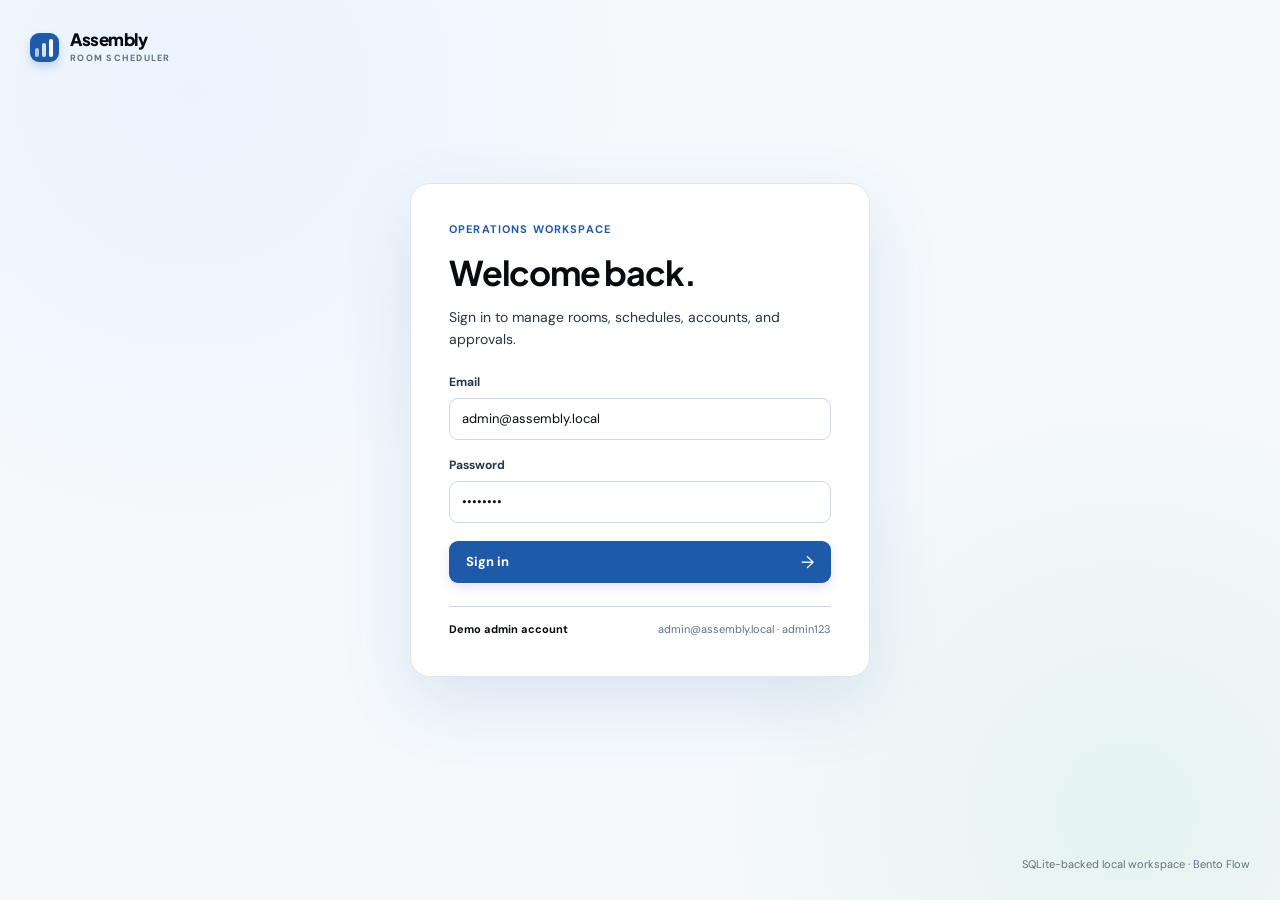
==== commit aac682ae: "Fix sign out control and admin greeting" ====
--- a/index.html
+++ b/index.html
@@ -72,7 +72,7 @@
           <div class="user-card">
             <div class="avatar avatar-purple">MS</div>
             <div class="user-copy"><strong>Marisol Santos</strong><span>Administrator</span></div>
-            <button class="more-button" id="logout-button" data-action="logout" aria-label="Sign out">•••</button>
+            <button class="logout-button" id="logout-button" data-action="logout" aria-label="Sign out"><span aria-hidden="true">↪</span><span>Sign out</span></button>
           </div>
         </div>
       </aside>
--- a/styles.css
+++ b/styles.css
@@ -69,6 +69,9 @@
 .user-copy strong { font-size: 10px; }
 .user-copy span { margin-top: 2px; color: var(--muted); font-size: 9px; }
 .more-button { padding: 5px; border: 0; color: var(--muted); background: transparent; font-size: 12px; }
+.logout-button { display: inline-flex; align-items: center; gap: 6px; padding: 8px 9px; border: 1px solid transparent; border-radius: 8px; color: var(--ink-soft); background: transparent; font-size: 11px; font-weight: 700; white-space: nowrap; }
+.logout-button:hover { color: var(--purple-deep); border-color: #cbdff2; background: var(--purple-pale); }
+.logout-button span:first-child { font-size: 16px; line-height: 1; }
 
 .main-content { min-width: 0; flex: 1; }
 .topbar { height: 76px; display: flex; align-items: center; justify-content: space-between; padding: 0 44px; border-bottom: 1px solid #eceef4; background: rgba(251,251,254,.75); }
@@ -453,3 +456,188 @@
   .calendar-title { min-width: 125px; font-size: 11px; }
   .calendar-toolbar .button.small { padding: 0 8px; }
 }
+
+/* Readability pass: keep the Bento Flow structure while giving text and controls more room. */
+:root {
+  --ink-soft: #263746;
+  --muted: #5f7180;
+  --line: #cbd9e4;
+}
+
+body { color: var(--ink); font-size: 15px; line-height: 1.45; }
+.sidebar { width: 268px; padding: 28px 18px 18px; }
+.brand { gap: 12px; padding: 0 12px 30px; }
+.brand-name { font-size: 17px; }
+.brand-subtitle { font-size: 9px; }
+.workspace-switcher { padding: 12px; }
+.workspace-icon { width: 31px; height: 31px; font-size: 13px; }
+.workspace-copy span { font-size: 10px; }
+.workspace-copy strong { font-size: 12px; }
+.nav-label { padding: 0 13px 11px; font-size: 10px; }
+.nav-item { gap: 13px; padding: 12px 13px; border-radius: 9px; font-size: 14px; line-height: 1.25; }
+.nav-icon { width: 18px; font-size: 18px; }
+.nav-count { min-width: 22px; padding: 3px 7px; font-size: 11px; }
+.support-card { padding: 14px 12px; }
+.support-card strong { font-size: 12px; }
+.support-card span { font-size: 10px; }
+.user-card { gap: 11px; padding-top: 12px; }
+.avatar { width: 34px; height: 34px; font-size: 10px; }
+.user-copy strong { font-size: 12px; }
+.user-copy span { font-size: 10px; }
+.topbar { height: 78px; padding: 0 48px; }
+.breadcrumbs { font-size: 13px; }
+.date-chip { font-size: 12px; }
+.page-content { padding: 44px 48px 68px; }
+.page-heading { margin-bottom: 32px; }
+.eyebrow { margin-bottom: 10px; font-size: 11px; }
+.page-heading h1 { font-size: clamp(28px, 3vw, 38px); letter-spacing: -1.4px; }
+.page-heading p { margin-top: 10px; font-size: 14px; line-height: 1.55; }
+.button { min-height: 42px; padding: 0 16px; border-radius: 9px; font-size: 13px; }
+.button.small { min-height: 36px; padding: 0 12px; font-size: 12px; }
+.metrics-grid { gap: 16px; margin-bottom: 22px; }
+.metric-card { min-height: 145px; padding: 22px; border-radius: 12px; }
+.metric-label { font-size: 12px; }
+.metric-icon { width: 34px; height: 34px; font-size: 16px; }
+.metric-value { margin-top: 20px; font-size: 32px; }
+.metric-note { margin-top: 7px; font-size: 11px; }
+.content-grid { gap: 22px; }
+.panel { border-radius: 12px; }
+.panel-header { padding: 20px 22px; }
+.panel-title { font-size: 16px; }
+.panel-subtitle { margin-top: 6px; font-size: 12px; }
+.panel-link { font-size: 12px; }
+th { padding: 14px 22px; font-size: 11px; letter-spacing: .7px; }
+td { padding: 17px 22px; font-size: 13px; }
+.status-badge { padding: 6px 9px; font-size: 11px; }
+.status-badge::before { width: 6px; height: 6px; }
+.occupancy-body { padding: 22px; }
+.occupancy-score strong { font-size: 34px; }
+.occupancy-score span, .occupancy-note { font-size: 12px; }
+.room-status-list { gap: 18px; margin-top: 26px; }
+.room-status-info strong { font-size: 13px; }
+.room-status-info span, .room-status-row > span:last-child { font-size: 11px; }
+.subnav button { padding: 10px 15px; font-size: 12px; }
+.search-box { width: 280px; }
+.search-box input, .select-control { height: 42px; font-size: 13px; }
+.select-control { padding: 0 12px; }
+.table-action { padding: 6px 8px; font-size: 12px; }
+.room-type, .equipment-list { font-size: 11px; }
+.capacity-pill { padding: 5px 8px; font-size: 11px; }
+.card-grid { gap: 16px; }
+.room-card { padding: 20px; border-radius: 12px; }
+.room-card h3 { font-size: 16px; }
+.room-card-location { margin-top: 18px; font-size: 12px; }
+.room-card-meta, .room-card-equipment { font-size: 11px; }
+.report-config, .settings-card { padding: 22px; }
+.form-grid { gap: 16px; }
+.form-field { gap: 7px; }
+.form-label { font-size: 12px; }
+.form-control { min-height: 42px; padding: 9px 12px; border-radius: 9px; font-size: 13px; }
+textarea.form-control { min-height: 92px; }
+.checkbox-field { font-size: 12px; }
+.report-paper .report-greeting, .report-line, .report-paper .report-date { font-size: 12px; }
+.report-paper h2 { font-size: 19px; }
+.report-room-block h3 { font-size: 13px; }
+.mini-stat span { font-size: 11px; }
+.mini-stat strong { font-size: 24px; }
+.approval-request strong { font-size: 12px; }
+.approval-request span { font-size: 11px; }
+.settings-nav button { padding: 12px 14px; font-size: 12px; }
+.settings-card h2 { font-size: 16px; }
+.settings-card p { font-size: 12px; line-height: 1.55; }
+.toggle-copy strong { font-size: 12px; }
+.toggle-copy span { font-size: 11px; }
+.help-panel h2 { font-size: 21px; }
+.help-panel p { font-size: 13px; }
+.help-step strong { font-size: 12px; }
+.help-step span { font-size: 11px; }
+.modal-header { padding: 24px 25px 19px; }
+.modal-header h2 { font-size: 20px; }
+.modal-header p { font-size: 12px; }
+.modal-body { padding: 22px 25px; }
+.modal-footer { padding: 17px 25px; }
+.conflict-alert, .confirm-copy { font-size: 12px; }
+.modal-notice { font-size: 11px; }
+.toast-copy strong { font-size: 12px; }
+.toast-copy span { font-size: 11px; }
+.quick-actions { gap: 14px; margin-bottom: 22px; }
+.quick-action-card { gap: 12px; padding: 15px 16px; border-radius: 14px; }
+.quick-action-card { min-height: 74px; align-items: flex-start; }
+.quick-action-icon { width: 35px; height: 35px; font-size: 17px; }
+.quick-action-card strong, .quick-action-card small { white-space: normal; }
+.quick-action-card strong { font-size: 13px; line-height: 1.3; }
+.quick-action-card small { margin-top: 4px; font-size: 11px; line-height: 1.35; }
+.quick-action-card > b { align-self: center; flex-shrink: 0; font-size: 18px; }
+.request-filters, .availability-section { padding: 22px; }
+.availability-header h3 { font-size: 16px; }
+.availability-header p { font-size: 11px; }
+.slot-card span { font-size: 12px; }
+.slot-card small { font-size: 10px; }
+.booking-time { font-size: 11px; }
+.booking-list-row strong { font-size: 12px; }
+.booking-list-row small { font-size: 10px; }
+.assignment-badge, .todo-status { font-size: 10px; }
+.todo-row strong { font-size: 12px; }
+.todo-row small { font-size: 11px; }
+.login-card { width: min(100%, 460px); padding: 38px; }
+.login-card h1 { font-size: 34px; }
+.login-copy { font-size: 14px; line-height: 1.6; }
+.login-card .form-field + .form-field { margin-top: 17px; }
+.login-error { font-size: 12px; }
+.login-hint, .login-footer { font-size: 11px; }
+.account-toolbar { margin-bottom: 21px; }
+.account-copy strong { font-size: 13px; }
+.account-copy small { font-size: 11px; }
+.role-pill, .account-delete { font-size: 10px; }
+.calendar-title { font-size: 16px; }
+.calendar-weekdays span { padding: 13px 11px; font-size: 10px; }
+.calendar-day { min-height: 128px; padding: 11px; }
+.calendar-day-number { font-size: 12px; }
+.calendar-day.today .calendar-day-number span:first-child { width: 26px; height: 26px; }
+.calendar-event { padding: 6px 7px; font-size: 10px; line-height: 1.35; }
+.calendar-more, .calendar-help { font-size: 11px; }
+
+button:focus-visible, input:focus-visible, select:focus-visible, textarea:focus-visible {
+  outline: 3px solid rgba(30, 90, 168, .28);
+  outline-offset: 2px;
+}
+
+@media (max-width: 1120px) {
+  .sidebar { width: 230px; }
+  .topbar, .page-content { padding-left: 30px; padding-right: 30px; }
+}
+
+@media (max-width: 820px) {
+  .sidebar { width: 280px; }
+  .topbar { height: 68px; padding: 0 20px; }
+  .page-content { padding: 30px 20px 50px; }
+  .page-heading h1 { font-size: 32px; }
+  .page-heading p { font-size: 13px; }
+  .panel-header { padding: 18px 20px; }
+  th { padding: 13px 18px; }
+  td { padding: 15px 18px; }
+}
+
+@media (max-width: 570px) {
+  .page-content { padding: 25px 16px 40px; }
+  .page-heading h1 { font-size: 28px; }
+  .page-heading p { font-size: 13px; }
+  .heading-actions { align-items: stretch; flex-direction: column; }
+  .heading-actions .button { width: 100%; }
+  .metrics-grid { gap: 12px; }
+  .metric-card { min-height: 132px; padding: 18px; }
+  .metric-value { margin-top: 14px; font-size: 29px; }
+  .panel-title { font-size: 15px; }
+  .panel-subtitle { font-size: 11px; }
+  .panel-header { gap: 10px; padding: 16px; }
+  th { padding: 12px 15px; font-size: 10px; }
+  td { padding: 14px 15px; font-size: 12px; }
+  .quick-action-card small { white-space: normal; line-height: 1.35; }
+  .calendar-grid { min-height: 480px; }
+  .calendar-day { min-height: 80px; padding: 7px; }
+  .calendar-weekdays span { padding: 10px 4px; font-size: 8px; }
+  .calendar-event { padding: 4px 5px; font-size: 8px; }
+  .calendar-title { min-width: 135px; font-size: 14px; }
+  .login-card { padding: 28px 22px; }
+  .login-card h1 { font-size: 30px; }
+}
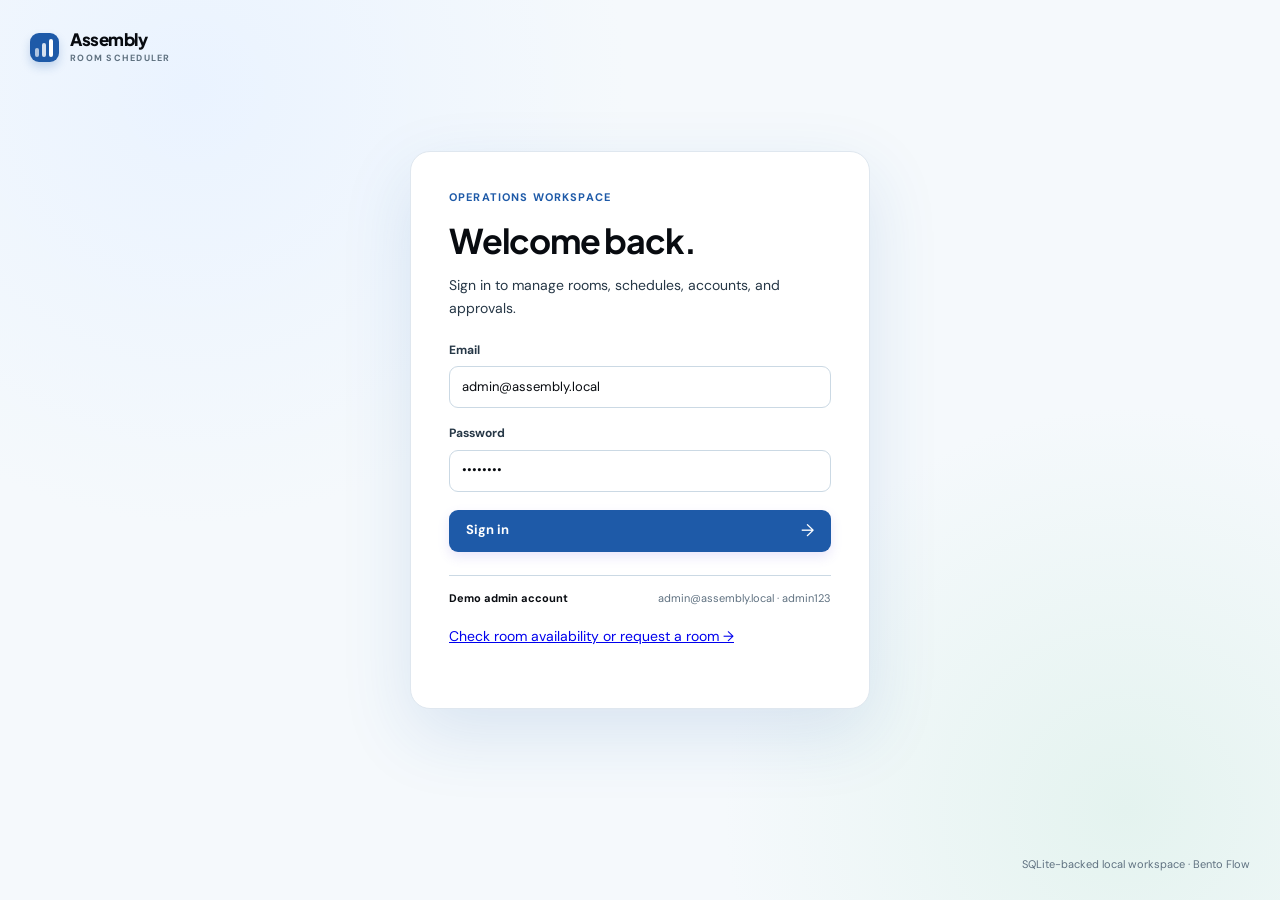
==== commit 8a5c33f8: "Link public booking page from staff sign-in" ====
--- a/index.html
+++ b/index.html
@@ -24,6 +24,7 @@
           <button class="button login-submit" type="submit">Sign in <span>→</span></button>
         </form>
         <div class="login-hint"><strong>Demo admin account</strong><span>admin@assembly.local · admin123</span></div>
+        <p class="login-copy" style="margin-top:18px"><a href="/public.html?preview=1">Check room availability or request a room →</a></p>
       </div>
       <p class="login-footer">SQLite-backed local workspace · Bento Flow</p>
     </section>
--- a/styles.css
+++ b/styles.css
@@ -641,3 +641,8 @@
   .login-card { padding: 28px 22px; }
   .login-card h1 { font-size: 30px; }
 }
+
+
+.preview-notice { display:flex; align-items:center; gap:10px; margin:0 0 18px; padding:12px 15px; border:1px solid #c9dcf5; border-radius:10px; color:#16477f; background:#edf5ff; font-size:12px; }
+.preview-notice strong { font-weight:800; }
+.preview-notice span { color:#44515d; }
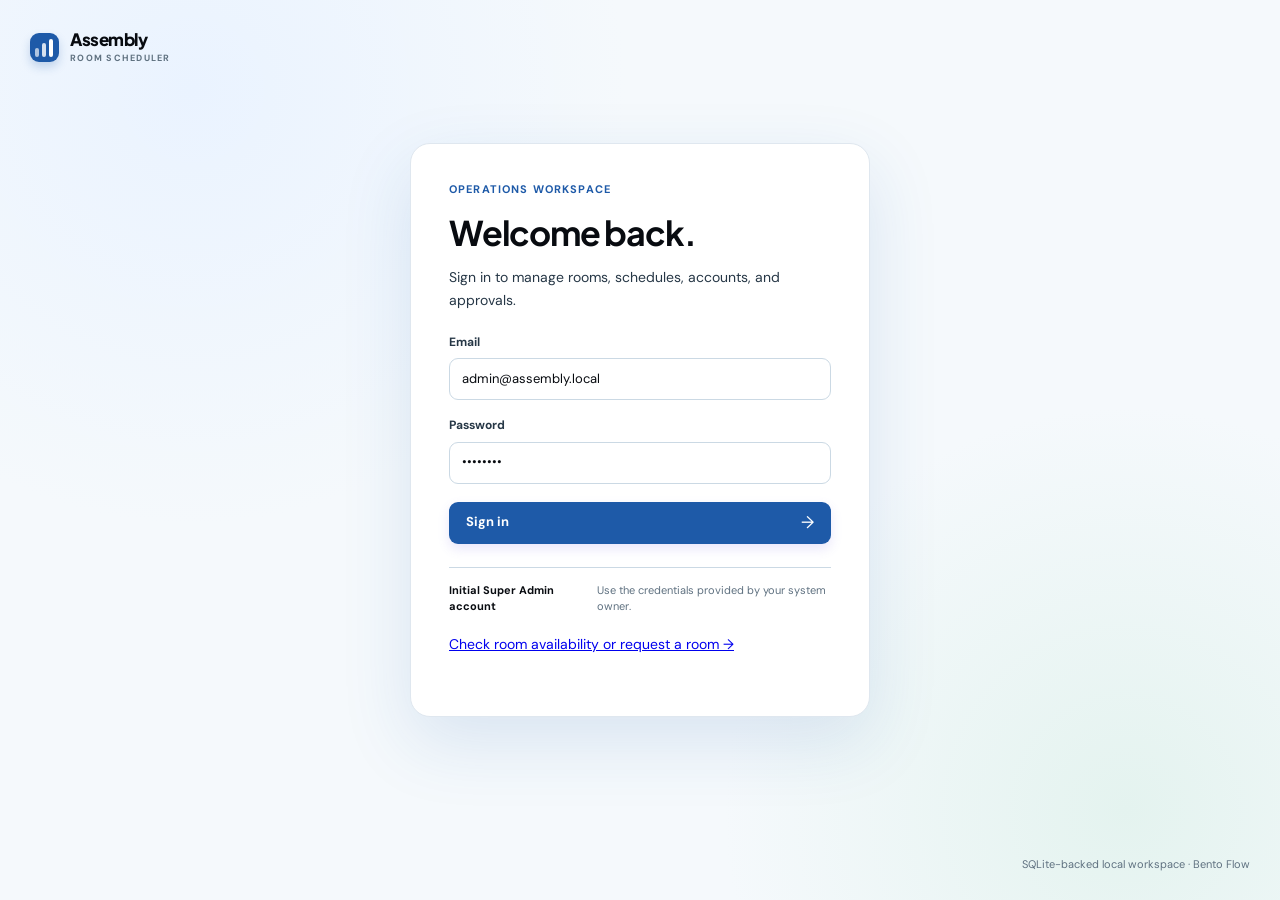
==== commit b9d66767: "Add database navigation and secure sign-in copy" ====
--- a/index.html
+++ b/index.html
@@ -23,8 +23,8 @@
           <div class="login-error hidden" id="login-error"></div>
           <button class="button login-submit" type="submit">Sign in <span>→</span></button>
         </form>
-        <div class="login-hint"><strong>Demo admin account</strong><span>admin@assembly.local · admin123</span></div>
-        <p class="login-copy" style="margin-top:18px"><a href="/public.html?preview=1">Check room availability or request a room →</a></p>
+        <div class="login-hint"><strong>Initial Super Admin account</strong><span>Use the credentials provided by your system owner.</span></div>
+        <p class="login-copy" style="margin-top:18px"><a href="/public.html">Check room availability or request a room →</a></p>
       </div>
       <p class="login-footer">SQLite-backed local workspace · Bento Flow</p>
     </section>
@@ -59,6 +59,7 @@
         <nav class="main-nav" aria-label="Management navigation">
           <button class="nav-item" data-view="settings"><span class="nav-icon">⚙</span><span>Settings</span></button>
           <button class="nav-item admin-only" data-view="users"><span class="nav-icon">♙</span><span>Accounts</span></button>
+          <button class="nav-item admin-only" data-view="database"><span class="nav-icon">▣</span><span>Database</span></button>
           <button class="nav-item" data-view="calendar"><span class="nav-icon">▦</span><span>Calendar</span></button>
           <button class="nav-item" data-view="todo"><span class="nav-icon">☷</span><span>To-do list</span></button>
           <button class="nav-item" data-view="help"><span class="nav-icon">?</span><span>Help centre</span></button>
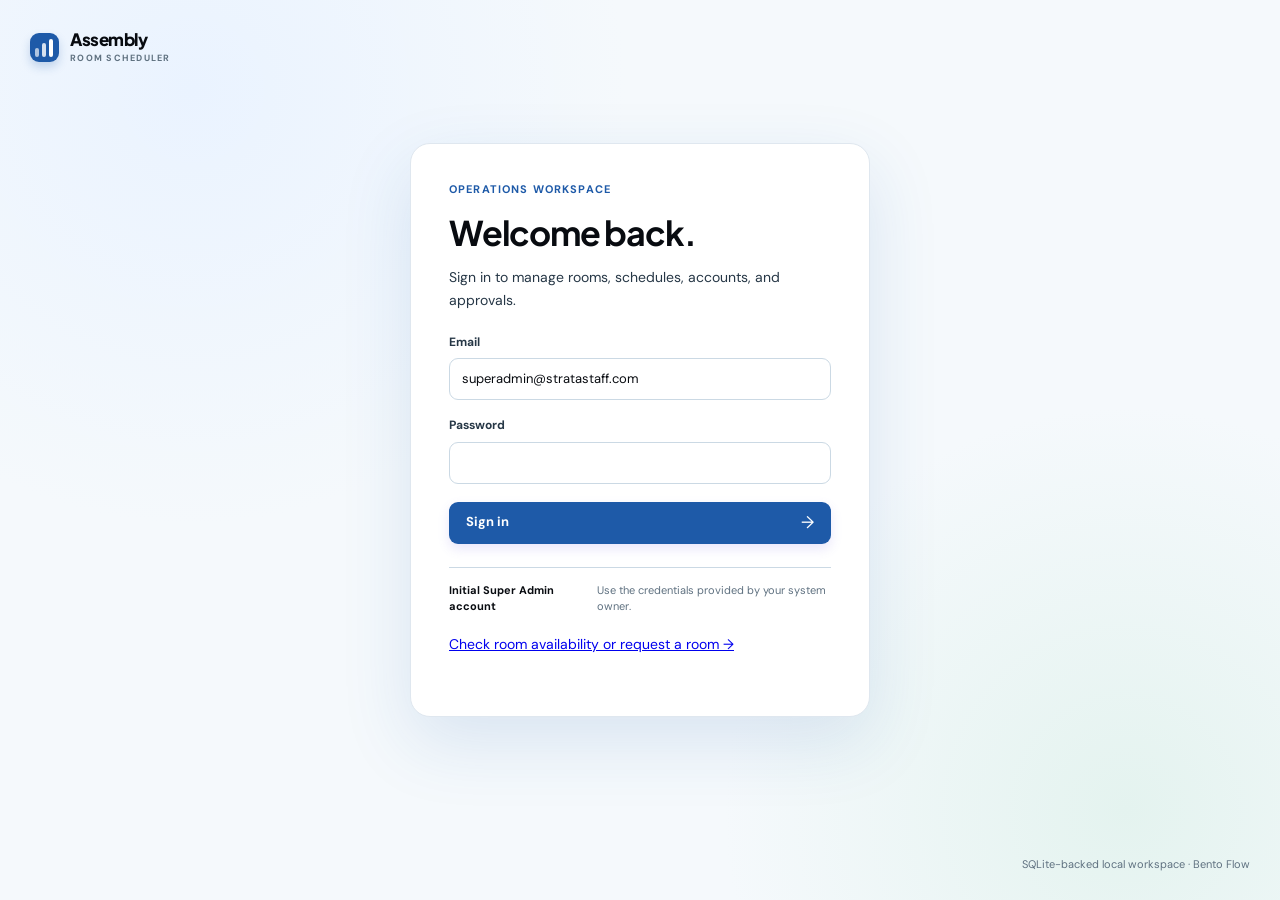
==== commit 5a1711ea: "Use the Super Admin email on the sign-in page" ====
--- a/index.html
+++ b/index.html
@@ -18,8 +18,8 @@
         <h1>Welcome back.</h1>
         <p class="login-copy">Sign in to manage rooms, schedules, accounts, and approvals.</p>
         <form id="login-form">
-          <label class="form-field"><span class="form-label">Email</span><input class="form-control" id="login-email" type="email" value="admin@assembly.local" autocomplete="username" required /></label>
-          <label class="form-field"><span class="form-label">Password</span><input class="form-control" id="login-password" type="password" value="admin123" autocomplete="current-password" required /></label>
+          <label class="form-field"><span class="form-label">Email</span><input class="form-control" id="login-email" type="email" value="superadmin@stratastaff.com" autocomplete="username" required /></label>
+          <label class="form-field"><span class="form-label">Password</span><input class="form-control" id="login-password" type="password" autocomplete="current-password" required /></label>
           <div class="login-error hidden" id="login-error"></div>
           <button class="button login-submit" type="submit">Sign in <span>→</span></button>
         </form>
